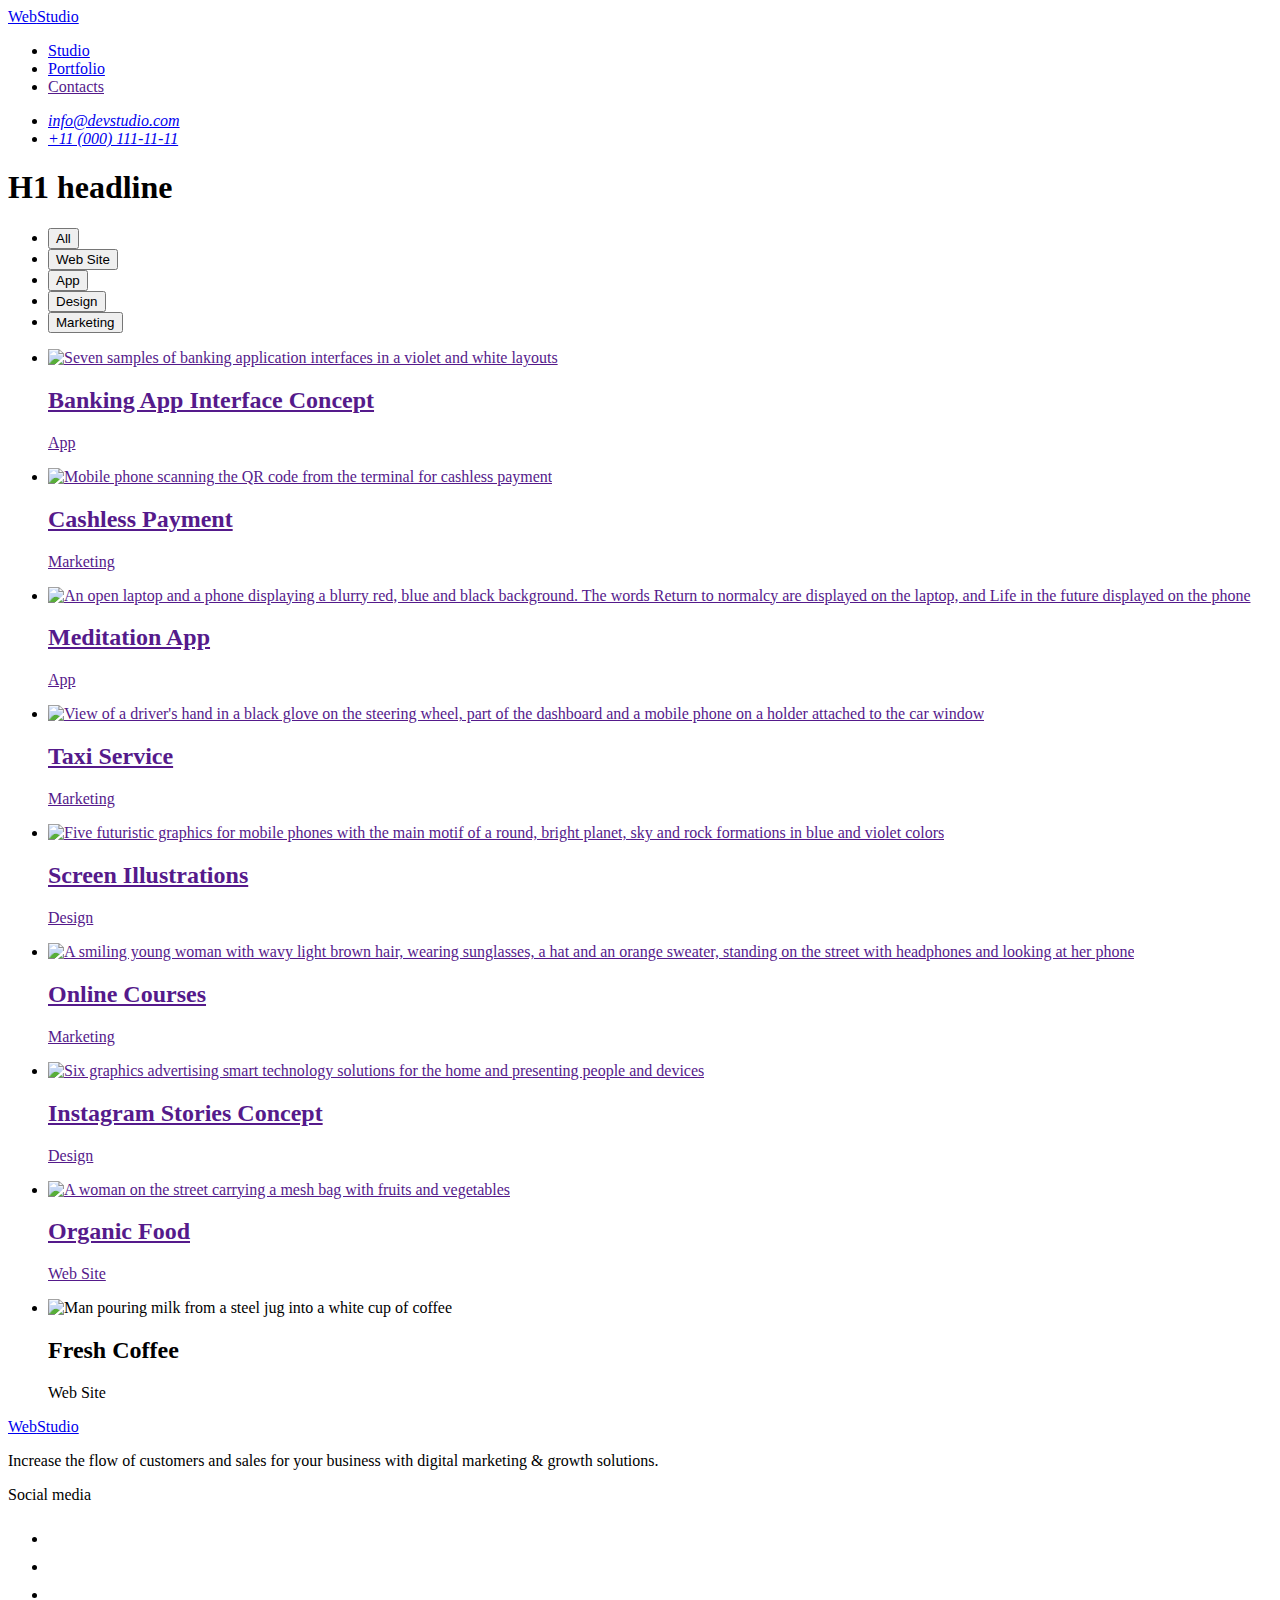
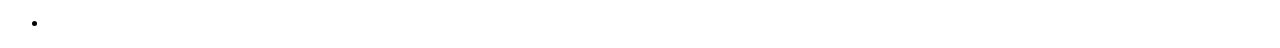
==== portfolio.html @ 2d791db5 "praca domowa hm4" ====
<!DOCTYPE html>
<html lang="en">
  <head>
    <meta charset="UTF-8" />
    <meta http-equiv="X-UA-Compatible" content="IE=edge">
    <meta name="viewport" content="width=device-width, initial-scale=1.0">
    <title>WebStudio</title>
    
    <link rel="preconnect" href="https://fonts.googleapis.com">
    <link rel="preconnect" href="https://fonts.gstatic.com" crossorigin>
    <link rel="preconnect" href="https://fonts.googleapis.com">
<link rel="preconnect" href="https://fonts.gstatic.com" crossorigin>
<link href="https://fonts.googleapis.com/css2?family=Raleway:wght@800&family=Roboto:wght@400;500;700;900&display=swap" rel="stylesheet">

<link rel="stylesheet" href="https://cdnjs.cloudflare.com/ajax/libs/modern-normalize/2.0.0/modern-normalize.min.css" integrity="sha512-4xo8blKMVCiXpTaLzQSLSw3KFOVPWhm/TRtuPVc4WG6kUgjH6J03IBuG7JZPkcWMxJ5huwaBpOpnwYElP/m6wg==" crossorigin="anonymous" referrerpolicy="no-referrer" />
<link rel="stylesheet" href="./css/styles.css" />
 </head>

  <body>
    <header class="header">
      <div class="container page-header"> 
      <nav class="menu"> 
        <a class="logo link" href="./index.html">Web<span class="span-logo-header">Studio</span></a>
        <ul class="list">
          <li><a class="menu-link link" href="./index.html">Studio</a></li>
          <li><a class="menu-link link" href="./portfolio.html">Portfolio</a></li>
          <li><a class="menu-link link" href="">Contacts</a></li>
        </ul>
        </nav>

  
      <address class="address-section"> 
        <ul class="list">
        <li><a class="address-link link" href="mailto:info@devstudio.com">info@devstudio.com</a>
        </li>
        <li><a class="address-link link" href="tel:+110001111111">+11 (000) 111-11-11</a>
        </li>
      </ul>
      </address>
     </div>
    </header>

 <main> 
    <section class="portfolio-section">
      <div class="container"> 

        <h1 class="visually-hidden"> H1 headline</h1>
        <ul class="portfolio-filters list">
            <li> <button type="button" class="filter-button">All </button> </li>
            <li> <button type="button" class="filter-button">Web Site</button></li>
            <li> <button type="button" class="filter-button">App</button></li>
            <li> <button type="button" class="filter-button">Design</button></li>
            <li> <button type="button" class="filter-button">Marketing</button></li>
        </ul>
 

      <ul class="list porftolio-results">
        <li class="portfolio-single-card"> 
            <a class="link" href="">
             <img src="./images/banking-app-interfaces-app.jpeg"
            alt="Seven samples of banking application interfaces in a violet and white layouts"
            width="360"
            height="300">
            <div class="card-footer-wraper"> 
             <h2 class="project-headline">Banking App Interface Concept</h2>
             <p class="project-category">App</p>
            </div>
           </a>
        </li> 
        <li class="portfolio-single-card"> 
            <a class="link" href="">
             <img src="./images/cashless-payment-marketing.jpeg"
            alt="Mobile phone scanning the QR code from the terminal for cashless payment"
            width="360"
            height="300">
            <div class="card-footer-wraper"> 
             <h2 class="project-headline">Cashless Payment</h2>
             <p class="project-category">Marketing</p>
            </div>
            </a>
        </li>
        <li class="portfolio-single-card">
           <a class="link" href="">
             <img src="./images/meditation-app-app.jpeg"
            alt="An open laptop and a phone displaying a blurry red, blue and black background. The words Return to normalcy are displayed on the laptop, and Life in the future displayed on the phone"
            width="360"
            height="300">
            <div class="card-footer-wraper"> 
             <h2 class="project-headline">Meditation App</h2>
             <p class="project-category">App</p>
            </div>
            </a>
        </li>
        
        <li class="portfolio-single-card">
            <a class="link" href=""> 
             <img src="./images/taxi-service-marketing.jpeg"
            alt="View of a driver's hand in a black glove on the steering wheel, part of the dashboard and a mobile phone on a holder attached to the car window"
            width="360"
            height="300">
            <div class="card-footer-wraper"> 
             <h2 class="project-headline">Taxi Service</h2>
             <p class="project-category">Marketing</p>
            </div>
            </a>
        </li>
        
        <li class="portfolio-single-card">
            <a class="link" href=""> 
             <img src="./images/screen-illustrations-design.jpeg"
            alt="Five futuristic graphics for mobile phones with the main motif of a round, bright planet, sky and rock formations in blue and violet colors"
            width="360"
            height="300">
            <div class="card-footer-wraper"> 
             <h2 class="project-headline">Screen Illustrations</h2>
             <p class="project-category">Design</p>
             </div>
            
            </a>
        </li>
        
        <li class="portfolio-single-card">
            <a class="link" href=""> 
             <img src="./images/online-courses-marketing.jpeg"
            alt="A smiling young woman with wavy light brown hair, wearing sunglasses, a hat and an orange sweater, standing on the street with headphones and looking at her phone"
            width="360"
            height="300">
            <div class="card-footer-wraper"> 
             <h2 class="project-headline">Online Courses</h2>
             <p class="project-category">Marketing</p>
            </div>
            </a>
        </li>
        
        <li class="portfolio-single-card">
            <a class="link" href=""> 
             <img src="./images/instagram-stories-design.jpeg"
            alt="
            Six graphics advertising smart technology solutions for the home and presenting people and devices"
            width="360"
            height="300">
            <div class="card-footer-wraper">
             <h2 class="project-headline">Instagram Stories Concept</h2>
             <p class="project-category">Design</p>
            </div>
             </a>
        </li>
        
        
        <li class="portfolio-single-card">
            <a class="link" href=""> 
             <img src="./images/organic-food-website.jpeg"
            alt="A woman on the street carrying a mesh bag with fruits and vegetables"
            width="360"
            height="300">
            <div class="card-footer-wraper"> 
             <h2 class="project-headline">Organic Food</h2>
             <p class="project-category">Web Site</p>
            </div>
            </a>
        </li>
        
        <li class="portfolio-single-card">
            <a class="link"> 
             <img src="./images/fresh-coffee-website.jpeg"
            alt="Man pouring milk from a steel jug into a white cup of coffee"
            width="360"
            height="300"> 
            <div class="card-footer-wraper"> 
             <h2 class="project-headline">Fresh Coffee</h2>
             <p class="project-category">Web Site</p>
            </div>
            </a>
        </li>
       </ul>
      </div>
     </section>
   </main>

  <footer class="footer-settings section">
  <div class="fotter-main-container"> 
    <div class="container footer-subcontainer"> 
    <a class="logo-footer link" href="./index.html">Web<span class="span-logo-footer">Studio</span></a>
    <p class="footer-text">Increase the flow of customers and 
      sales for your business with digital 
      marketing & growth solutions. </p>
    </div>

        <div class="container">
        <p class="social-media-paragraph">Social media</p>
        <div class="social-icons-wrapper"> 
                <ul class="social-icon-list-footer"> 
                  <li class="social-icon"> 
                    <a class="social-media-link-footer" href=""> <svg width="24" height="24"> <use href="./images/icons.svg#icon-instagram"></use></svg></a>
                  </li>
                  <li class="social-icon"> <a class="social-media-link-footer" href="">
            <svg
             width="24" height="24"> <use href="./images/icons.svg#icon-twitter"></use></svg></a></li>
             <li class="social-icon"> <a class="social-media-link-footer" href="">
             <svg
             width="24" height="24"> <use href="./images/icons.svg#icon-facebook"></use></svg></a>
             </li>
             <li class="social-icon"> 
              <a class="social-media-link-footer" href="">
             <svg
             width="24" height="24"><use href="./images/icons.svg#icon-linkedin"></use></svg></a>
            </li> 
          </ul> 
    </div>
  </div>
  </footer>
</body>
</html>
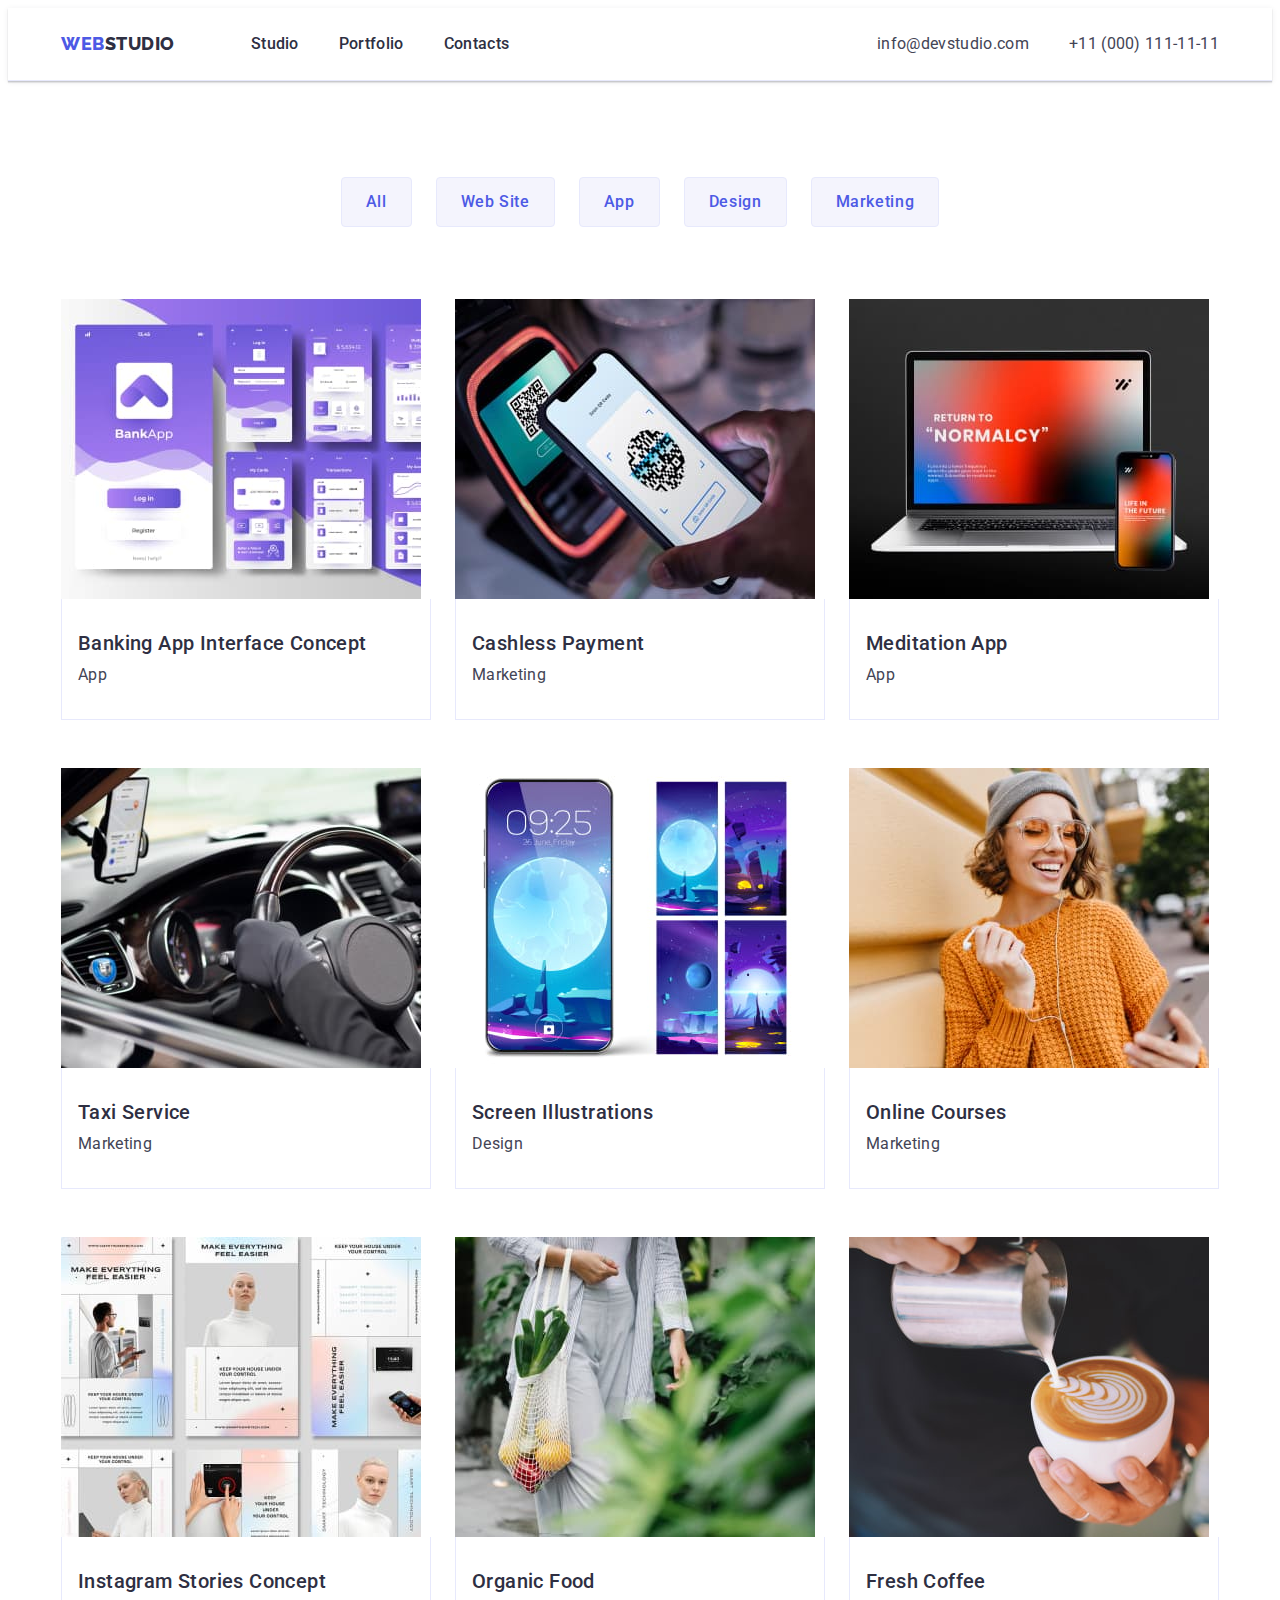
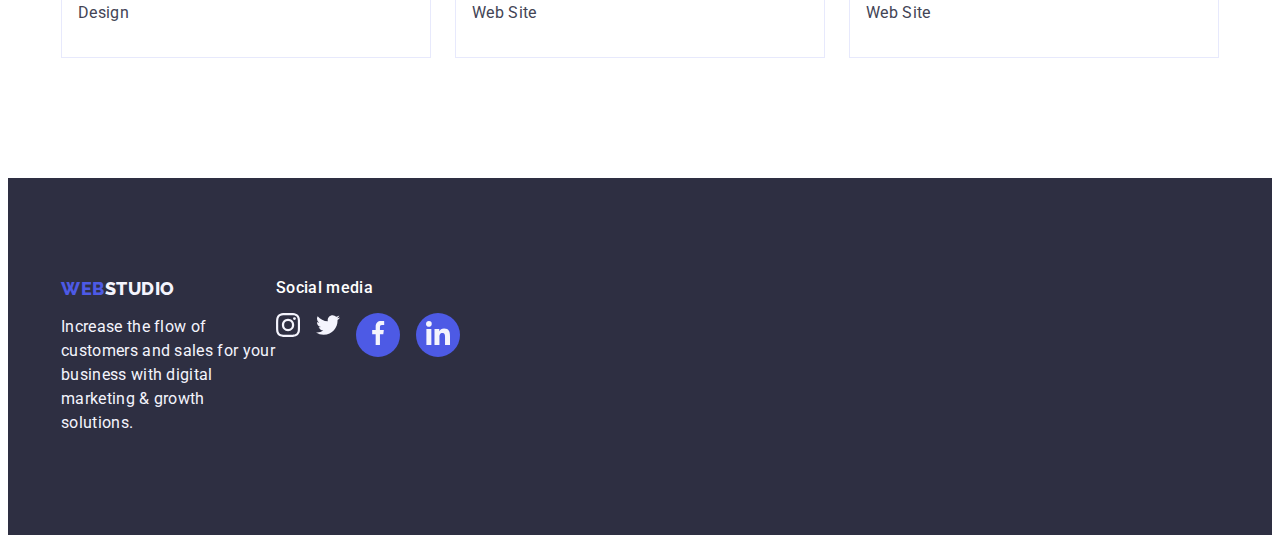
==== commit 40939b22: "portfolio - changes in footer" ====
--- a/portfolio.html
+++ b/portfolio.html
@@ -178,36 +178,37 @@
    </main>
 
   <footer class="footer-settings section">
-  <div class="fotter-main-container"> 
-    <div class="container footer-subcontainer"> 
-    <a class="logo-footer link" href="./index.html">Web<span class="span-logo-footer">Studio</span></a>
-    <p class="footer-text">Increase the flow of customers and 
-      sales for your business with digital 
-      marketing & growth solutions. </p>
-    </div>
-
-        <div class="container">
+    <div class="container fotter-main-container">
+      <div class="footer-subcontainer"> 
+        
+      <a class="logo-footer link" href="./index.html">Web<span class="span-logo-footer">Studio</span></a>
+    
+      <p class="footer-text">Increase the flow of customers and 
+        sales for your business with digital 
+        marketing & growth solutions. </p>
+      </div>
+
+     <div class="footer-social-container">
         <p class="social-media-paragraph">Social media</p>
-        <div class="social-icons-wrapper"> 
-                <ul class="social-icon-list-footer"> 
-                  <li class="social-icon"> 
-                    <a class="social-media-link-footer" href=""> <svg width="24" height="24"> <use href="./images/icons.svg#icon-instagram"></use></svg></a>
-                  </li>
-                  <li class="social-icon"> <a class="social-media-link-footer" href="">
-            <svg
+        <ul class="social-icon-list-footer"> 
+            <li class="social-icon-footer"> 
+                <a class="social-link" href=""> <svg class="svg-social-icon" width="24" height="24"> <use href="./images/icons.svg#icon-instagram"></use></svg></a>
+             </li>
+            <li class="social-icon-footer"> <a class="social-link" href="">
+            <svg class="svg-social-icon" 
              width="24" height="24"> <use href="./images/icons.svg#icon-twitter"></use></svg></a></li>
-             <li class="social-icon"> <a class="social-media-link-footer" href="">
-             <svg
+             <li class="social-icon"> <a class="social-link" href="">
+             <svg class="svg-social-icon" 
              width="24" height="24"> <use href="./images/icons.svg#icon-facebook"></use></svg></a>
              </li>
              <li class="social-icon"> 
-              <a class="social-media-link-footer" href="">
-             <svg
+              <a class="social-link" href="">
+             <svg class="svg-social-icon"
              width="24" height="24"><use href="./images/icons.svg#icon-linkedin"></use></svg></a>
             </li> 
-          </ul> 
+          </ul>    
+      </div>
     </div>
-  </div>
-  </footer>
+    </footer>
 </body>
 </html>--- a/css/styles.css
+++ b/css/styles.css
@@ -0,0 +1,411 @@
+
+body {color: var(--body-text-color);
+  background-color: var(--main-background);
+  font-family: "Roboto", sans-serif;}
+
+  :root {
+    --light-brand-color: #4D5AE5;
+    --dark-brand-color: #2E2F42;
+    --body-text-color: #434455;
+    --main-background: #ffffff;
+    --secondary-background: #F4F4FD; 
+    --light-accent: #E7E9FC;
+    --pressed-state-color: #404BBF;
+    --customer-logo-color: #8E8F99;
+    --hover-social-color: #31D0AA;}
+
+h1,
+h2,
+h3,
+h4,
+h5,
+h6,
+p {
+  margin: 0;
+}
+
+img {
+  display: block;
+  max-width: 100%;
+  height: auto;
+}
+
+button {
+  cursor: pointer;
+  border: none;
+  border-radius: 4px;
+}
+.container {width: 1158px;
+  margin: 0 auto;
+  padding: 0 15px;
+}
+.section {padding-top: 120px;
+padding-bottom: 120px;}
+
+.section-what-img {padding-top: 0;}
+
+.header {border-bottom: 1px solid #E7E9FC;
+padding: 24px 0;
+box-shadow: 0px 1px 6px 0px rgba(46, 47, 66, 0.08), 0px 1px 1px 0px rgba(46, 47, 66, 0.16), 0px 2px 1px 0px rgba(46, 47, 66, 0.08);
+}
+
+.page-header {display: flex;
+  align-items: center ;
+}
+
+  .logo {font-family: "Raleway", sans-serif;
+  font-weight: 800;
+font-size: 18px;
+line-height: 1.17;
+letter-spacing: 0.03em;
+text-transform: uppercase;
+color: var(--light-brand-color);
+margin-right: 76px;
+}
+
+.link {text-decoration: none;}
+.portfolio-section {padding-top: 96px;
+  padding-bottom: 120px;}
+
+.span-logo-header {color: var(--dark-brand-color);}
+
+
+  .menu {text-decoration: none;
+  color: var(--dark-brand-color);
+display: flex;
+align-items: center;}
+
+/*.menu-wraper li {margin-left:40px;
+}*/
+
+  .list {list-style: none;
+  margin: 0;
+  padding-left: 0;
+  display: flex;
+  gap: 40px;
+}
+
+.menu-link {font-weight: 500; 
+  font-size: 16px; 
+  line-height: 1.5; 
+  letter-spacing: 0.02em; 
+  color: var(--dark-brand-color);
+  padding-top: 24px;
+  padding-bottom: 24px;
+}
+
+  .menu-link:hover,
+  .menu-link:focus {color: var(--pressed-state-color);}
+
+
+
+.address-section {font-style: normal;
+margin-left: auto;}
+.address-list {list-style: none;}
+
+.address-link {font-size: 16px; 
+  line-height: 1.5; 
+  letter-spacing: 0.02em; 
+  color: var(--body-text-color);
+  margin-right: 0px;
+}
+
+.link {text-decoration: none;}
+
+.address-link:hover, 
+.address-link:focus {color: var(--pressed-state-color);} 
+
+ .hero-baner {color: var(--main-background);
+  padding-top: 188px;
+  padding-bottom: 188px;
+  text-align: center;
+  max-width: 1440px;
+  background-image: linear-gradient(
+  rgba(46, 47, 66, 0.7),
+  rgba(46, 47, 66, 0.7)),
+  url("../images/hero-baner-photo.jpg");}
+
+/*.hero-baner-wraper {
+display: flex;
+flex-direction: column;
+align-items: center;
+mentor odradza;
+}*/
+
+  .baner-heading {font-size: 56px;
+  line-height: 1.07;
+  letter-spacing: 0.02em;
+text-align: center;
+color: #ffffff;
+ max-width: 496px;
+ margin: 0 auto;
+margin-bottom: 48px;
+}
+
+  .baner-button {background-color: var(--light-brand-color); 
+    color: #ffffff;
+   cursor: pointer;
+  font-family: "Roboto", sans-serif;
+display: block;
+font-size: 16px;
+font-weight: 500;
+line-height: 1.5;
+letter-spacing: 0.04em;
+min-width: 169px;
+padding-top: 16px;
+padding-bottom: 16px;
+height: 56px;
+margin: 0 auto;
+
+}
+
+.baner-button:hover, 
+.baner-button:focus {background-color: var(--pressed-state-color);}
+
+.visually-hidden {
+    position: absolute;
+    width: 1px;
+    height: 1px;
+    margin: -1px;
+    border: 0;
+    padding: 0;
+    white-space: nowrap;
+    clip-path: inset(100%);
+    clip: rect(0 0 0 0);
+    overflow: hidden;
+  }
+
+.service-description-list {
+  display: flex;
+  gap: 24px;
+}
+.service-description-list-item {
+  flex-basis: calc((100% - 72px) /4);}
+
+  .list-header {color: var(--dark-brand-color); 
+    font-weight: 500; 
+    font-size: 20px; 
+    line-height: 1.2; 
+    letter-spacing: 0.02em;
+    margin-bottom: 8px;
+  }
+
+  .paragraph-text {color: var(--body-text-color); 
+    font-size: 16px; 
+    line-height: 1.5; 
+    letter-spacing: 0.02em;}
+
+.section-headline {font-size: 36px; 
+  line-height: 1.11; 
+  text-align: center;
+  letter-spacing: 0.02em; 
+  text-transform: capitalize; 
+  color: var(--dark-brand-color);
+  margin-bottom: 72px;
+}
+
+ .service-img-list {display: flex;
+gap: 24px;
+}
+
+.img-item {flex-basis: calc((100% - 48px ) / 3);}
+.our-team-section {background-color: var(--secondary-background);}
+
+.card-set {
+ align-items: center;
+  gap: 24px;
+}
+ 
+
+.team-member-card {background-color: var(--main-background);
+  display: flex;
+  flex-direction: column;
+  flex-basis: calc((100% - 72px) / 4);
+  border-bottom-left-radius: 4px;
+  border-bottom-right-radius: 4px;
+  box-shadow: 0px 2px 1px 0px rgba(46, 47, 66, 0.08), 0px 1px 1px 0px rgba(46, 47, 66, 0.16), 0px 1px 6px 0px rgba(46, 47, 66, 0.08);
+}
+
+.card-footer {
+text-align: center;
+padding-top: 32px;
+padding-bottom: 32px;
+}
+
+  .team-member-name {color: var(--dark-brand-color); font-weight: 500; font-size: 20px; line-height: 1.2; letter-spacing:0.02em;}
+
+  .team-member-role {color: var(--body-text-color); font-size: 16px; line-height: 1.5; letter-spacing: 0.02em;}
+ 
+
+  .footer-settings {background-color: var(--dark-brand-color);
+padding: 100px 0;}
+
+.fotter-main-container {display: flex;
+}
+
+
+.logo-footer {font-family: "Raleway", sans-serif;
+font-weight: 800;
+font-size: 18px;
+line-height: 1.17;
+letter-spacing: 0.03em;
+text-transform: uppercase;
+color: var(--light-brand-color);
+margin-bottom: 16px;
+display: inline-block;}
+
+.span-logo-footer {color: var(--secondary-background);}
+
+.footer-text {color: var(--secondary-background); 
+font-size: 16px;
+line-height: 1.5; 
+letter-spacing: 0.02em;
+max-width: 264px;
+}
+
+.social-media-paragraph {
+  font-style: "Roboto", sans-serif; 
+  font-weight: 500;
+  font-size: 16px; color:  #ffffff;
+  letter-spacing: 0.02em;
+ }
+
+.social-icon-list-footer {
+  display: flex;
+  justify-items: flex-start;
+  padding: 0;
+  gap: 16px;
+  list-style: none;
+}
+
+.portfolio-filters {list-style: none;
+display: flex;
+justify-content: center;
+gap: 24px;
+margin-bottom: 72px;
+}
+
+.porftolio-results {display: flex;
+flex-wrap: wrap;
+row-gap: 48px;
+column-gap: 24px;
+}
+
+.portfolio-single-card {
+  flex-basis: calc((100% - 48px) / 3);
+}
+
+  .portfolio-single-card:hover,
+  .portfolio-single-card:focus {box-shadow: 0px 1px 6px rgba(46, 47, 66, 0.08), 0px 1px 1px rgba(46, 47, 66, 0.16), 0px 2px 1px rgba(46, 47, 66, 0.08);}
+
+
+.card-footer-wraper {border-left: 1px solid #E7E9FC;
+border-bottom: 1px solid #E7E9FC;
+border-right: 1px solid #E7E9FC;
+border-top: none;
+padding: 32px 16px;}
+
+.filter-button {font-family: "Roboto", sans-serif;
+font-weight: 500;
+font-size: 16px;
+line-height: 1.5;
+letter-spacing: 0.04em;
+color: var(--light-brand-color);
+background-color: var(--secondary-background);
+padding: 12px 24px;
+border: 1px solid var(--light-accent);}
+
+
+.filter-button:hover, 
+.filter-button:focus {color: var(--main-background); 
+  background-color: var(--pressed-state-color); 
+  border-color: transparent;
+  cursor: pointer;
+box-shadow: 0px 2px 2px 0px rgba(0, 0, 0, 0.12), 0px 2px 1px 0px rgba(0, 0, 0, 0.08), 0px 3px 1px 0px rgba(0, 0, 0, 0.10);}
+
+
+.project-headline {color: var(--dark-brand-color); 
+  font-size: 20px; 
+  font-weight: 500; 
+  line-height: 1.2; 
+  letter-spacing: 0.02em;
+ margin-bottom: 8px;
+}
+
+
+.project-category {color: var(--body-text-color); 
+  font-size: 16px; 
+  line-height: 1.5; 
+  letter-spacing: 0.02em;
+}
+
+.our-service-icon-container { width: 264px; height: 112px;
+background-color: var(--secondary-background);
+display: flex;
+justify-content: center;
+padding: 25px 100px 25px 100px;
+margin-bottom: 8px;}
+
+.social-icon-list {display: flex;
+justify-content: center;
+align-items: center;
+gap: 24px;
+list-style: none;
+margin-bottom: 32px;
+padding-left: 0;
+}
+
+.social-icon {
+  background-color: var(--light-brand-color);
+ width: 44px;
+ height: 44px;  
+ border-radius: 50%;
+  display: flex;
+  align-items: center;
+  justify-content: center;
+  color: var(--secondary-background);
+}
+
+.social-icon:hover,
+.social-icon:focus {background-color: var(--hover-social-color);}
+
+
+.customers-button {display:flex;
+}
+
+/*.customer-logo {width: 168px; height: 88px;
+  border: 1px solid var(--customer-logo-color);
+border-radius: 4px;
+padding: 16px 32px;} do rozgryzienia ponizej z hoverem*/
+
+.customers-link {
+display: flex;
+justify-items: center;
+align-items: center;
+border: 1px solid var(--customer-logo-color);
+border-radius: 4px;
+padding: 16px 32px;
+padding: 16px 32px;
+color: var(--customer-logo-color);
+}
+
+.customers-link > svg {
+fill: currentColor;
+display: block;
+width: 100%;
+height: 100%;
+}
+
+.customers-link:hover,
+.customers-link:focus {border-color: var(--pressed-state-color);
+color: var(--pressed-state-color);}
+
+
+/*.customers-icon {color: var(--pressed-state-color);}*/
+/*.customers-icon {fill: currentColor;}*/
+
+.footer-social-container {
+
+  width: 100%;
+  height: 100%;
+}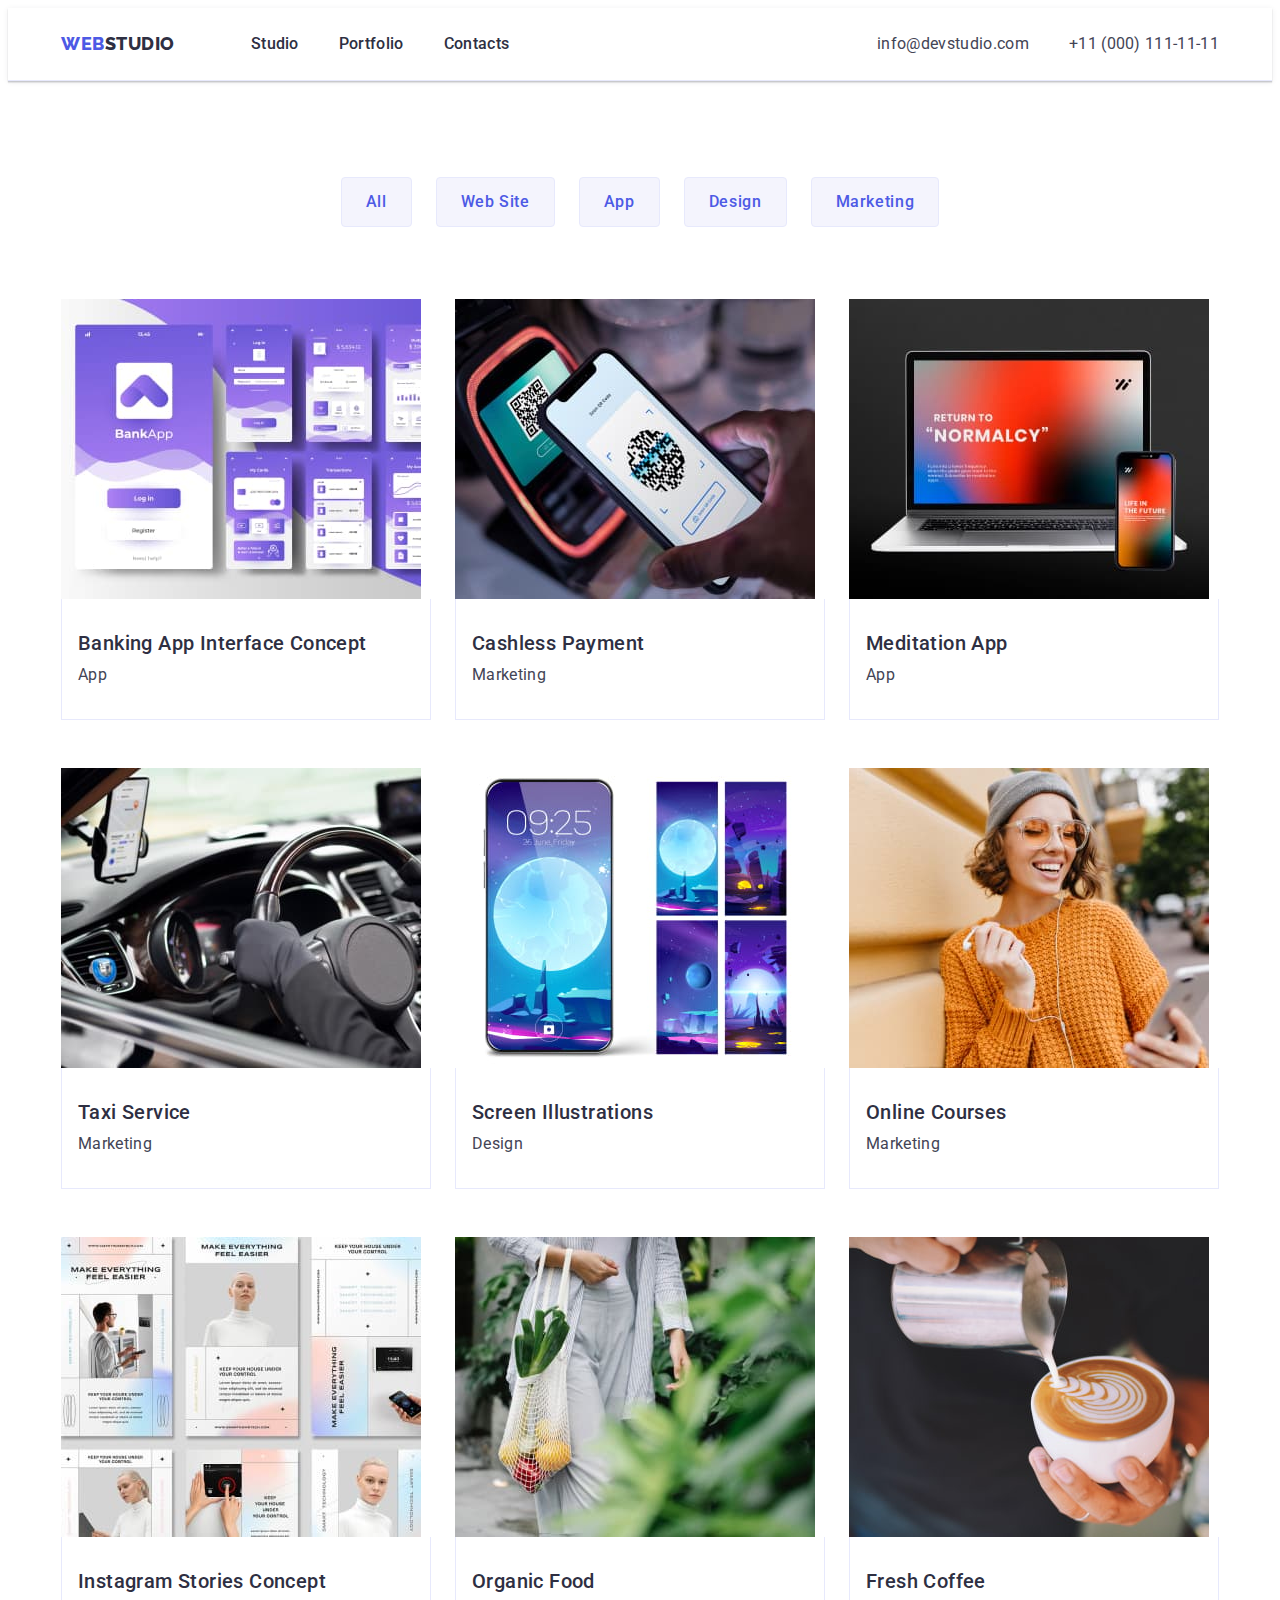
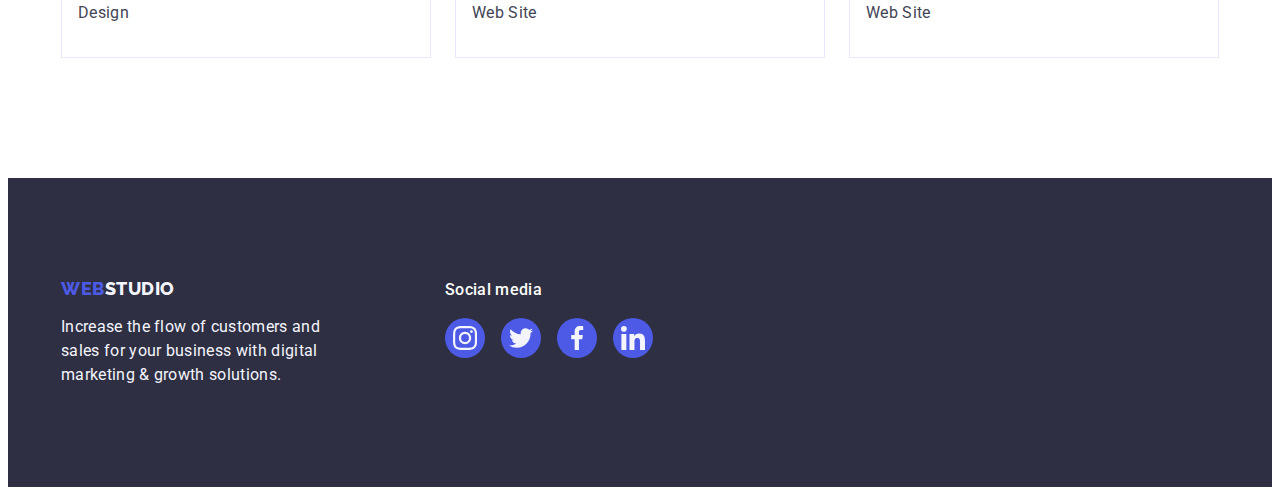
==== commit e2e78c79: "corrections" ====
--- a/portfolio.html
+++ b/portfolio.html
@@ -56,7 +56,7 @@
 
       <ul class="list porftolio-results">
         <li class="portfolio-single-card"> 
-            <a class="link" href="">
+            <a class="link portfolio-link" href="">
              <img src="./images/banking-app-interfaces-app.jpeg"
             alt="Seven samples of banking application interfaces in a violet and white layouts"
             width="360"
@@ -68,7 +68,7 @@
            </a>
         </li> 
         <li class="portfolio-single-card"> 
-            <a class="link" href="">
+            <a class="link portfolio-link" href="">
              <img src="./images/cashless-payment-marketing.jpeg"
             alt="Mobile phone scanning the QR code from the terminal for cashless payment"
             width="360"
@@ -80,7 +80,7 @@
             </a>
         </li>
         <li class="portfolio-single-card">
-           <a class="link" href="">
+           <a class="link portfolio-link" href="">
              <img src="./images/meditation-app-app.jpeg"
             alt="An open laptop and a phone displaying a blurry red, blue and black background. The words Return to normalcy are displayed on the laptop, and Life in the future displayed on the phone"
             width="360"
@@ -93,7 +93,7 @@
         </li>
         
         <li class="portfolio-single-card">
-            <a class="link" href=""> 
+            <a class="link portfolio-link" href=""> 
              <img src="./images/taxi-service-marketing.jpeg"
             alt="View of a driver's hand in a black glove on the steering wheel, part of the dashboard and a mobile phone on a holder attached to the car window"
             width="360"
@@ -106,7 +106,7 @@
         </li>
         
         <li class="portfolio-single-card">
-            <a class="link" href=""> 
+            <a class="link portfolio-link" href=""> 
              <img src="./images/screen-illustrations-design.jpeg"
             alt="Five futuristic graphics for mobile phones with the main motif of a round, bright planet, sky and rock formations in blue and violet colors"
             width="360"
@@ -120,7 +120,7 @@
         </li>
         
         <li class="portfolio-single-card">
-            <a class="link" href=""> 
+            <a class="link portfolio-link" href=""> 
              <img src="./images/online-courses-marketing.jpeg"
             alt="A smiling young woman with wavy light brown hair, wearing sunglasses, a hat and an orange sweater, standing on the street with headphones and looking at her phone"
             width="360"
@@ -133,7 +133,7 @@
         </li>
         
         <li class="portfolio-single-card">
-            <a class="link" href=""> 
+            <a class="link portfolio-link" href=""> 
              <img src="./images/instagram-stories-design.jpeg"
             alt="
             Six graphics advertising smart technology solutions for the home and presenting people and devices"
@@ -148,7 +148,7 @@
         
         
         <li class="portfolio-single-card">
-            <a class="link" href=""> 
+            <a class="link portfolio-link" href=""> 
              <img src="./images/organic-food-website.jpeg"
             alt="A woman on the street carrying a mesh bag with fruits and vegetables"
             width="360"
@@ -161,7 +161,7 @@
         </li>
         
         <li class="portfolio-single-card">
-            <a class="link"> 
+            <a class="link portfolio-link"> 
              <img src="./images/fresh-coffee-website.jpeg"
             alt="Man pouring milk from a steel jug into a white cup of coffee"
             width="360"
@@ -177,7 +177,7 @@
      </section>
    </main>
 
-  <footer class="footer-settings section">
+   <footer class="footer-settings section">
     <div class="container fotter-main-container">
       <div class="footer-subcontainer"> 
         
@@ -191,10 +191,10 @@
      <div class="footer-social-container">
         <p class="social-media-paragraph">Social media</p>
         <ul class="social-icon-list-footer"> 
-            <li class="social-icon-footer"> 
+            <li class="social-icon"> 
                 <a class="social-link" href=""> <svg class="svg-social-icon" width="24" height="24"> <use href="./images/icons.svg#icon-instagram"></use></svg></a>
              </li>
-            <li class="social-icon-footer"> <a class="social-link" href="">
+            <li class="social-icon"> <a class="social-link" href="">
             <svg class="svg-social-icon" 
              width="24" height="24"> <use href="./images/icons.svg#icon-twitter"></use></svg></a></li>
              <li class="social-icon"> <a class="social-link" href="">
--- a/css/styles.css
+++ b/css/styles.css
@@ -78,10 +78,11 @@
 /*.menu-wraper li {margin-left:40px;
 }*/
 
-  .list {list-style: none;
+  .list {
+  list-style: none;
+  display: flex;
   margin: 0;
   padding-left: 0;
-  display: flex;
   gap: 40px;
 }
 
@@ -123,7 +124,11 @@
   background-image: linear-gradient(
   rgba(46, 47, 66, 0.7),
   rgba(46, 47, 66, 0.7)),
-  url("../images/hero-baner-photo.jpg");}
+  url("../images/hero-baner-photo.jpg");
+ background-repeat: no-repeat;
+background-position: center;
+background-size: cover;
+}
 
 /*.hero-baner-wraper {
 display: flex;
@@ -193,7 +198,9 @@
   .paragraph-text {color: var(--body-text-color); 
     font-size: 16px; 
     line-height: 1.5; 
-    letter-spacing: 0.02em;}
+    letter-spacing: 0.02em;
+    margin-bottom: 8px;
+  }
 
 .section-headline {font-size: 36px; 
   line-height: 1.11; 
@@ -237,11 +244,14 @@
   .team-member-role {color: var(--body-text-color); font-size: 16px; line-height: 1.5; letter-spacing: 0.02em;}
  
 
-  .footer-settings {background-color: var(--dark-brand-color);
+  .footer-settings {
+    background-color: var(--dark-brand-color);
 padding: 100px 0;}
 
 .fotter-main-container {display: flex;
-}
+  align-items: baseline;
+}
+.footer-subcontainer {margin-right: 120px;}
 
 
 .logo-footer {font-family: "Raleway", sans-serif;
@@ -256,18 +266,25 @@
 
 .span-logo-footer {color: var(--secondary-background);}
 
+
+.footer-social-container {
+  width: 100%;
+  height: 100%;
+}
 .footer-text {color: var(--secondary-background); 
 font-size: 16px;
 line-height: 1.5; 
 letter-spacing: 0.02em;
-max-width: 264px;
+width: 264px;
 }
 
 .social-media-paragraph {
   font-style: "Roboto", sans-serif; 
   font-weight: 500;
-  font-size: 16px; color:  #ffffff;
+  font-size: 16px; color: var(--main-background);
   letter-spacing: 0.02em;
+  line-height: 1.5;
+  margin-bottom: 16px;
  }
 
 .social-icon-list-footer {
@@ -290,13 +307,17 @@
 row-gap: 48px;
 column-gap: 24px;
 }
-
+.portfolio-link {display: block;
+}
+
+.portfolio-link:hover,
+.portfolio-link:focus {box-shadow: 0px 1px 6px rgba(46, 47, 66, 0.08), 0px 1px 1px rgba(46, 47, 66, 0.16), 0px 2px 1px rgba(46, 47, 66, 0.08);}
 .portfolio-single-card {
   flex-basis: calc((100% - 48px) / 3);
 }
 
-  .portfolio-single-card:hover,
-  .portfolio-single-card:focus {box-shadow: 0px 1px 6px rgba(46, 47, 66, 0.08), 0px 1px 1px rgba(46, 47, 66, 0.16), 0px 2px 1px rgba(46, 47, 66, 0.08);}
+ /* .portfolio-single-card:hover,
+  .portfolio-single-card:focus {box-shadow: 0px 1px 6px rgba(46, 47, 66, 0.08), 0px 1px 1px rgba(46, 47, 66, 0.16), 0px 2px 1px rgba(46, 47, 66, 0.08);}*/
 
 
 .card-footer-wraper {border-left: 1px solid #E7E9FC;
@@ -339,49 +360,85 @@
   letter-spacing: 0.02em;
 }
 
-.our-service-icon-container { width: 264px; height: 112px;
+.our-service-icon-container {
+  width: 264px; 
+  height: 112px;
 background-color: var(--secondary-background);
 display: flex;
+align-items: center;
 justify-content: center;
 padding: 25px 100px 25px 100px;
-margin-bottom: 8px;}
+margin-bottom: 8px;
+border-radius: 4px;}
+
 
 .social-icon-list {display: flex;
 justify-content: center;
 align-items: center;
 gap: 24px;
 list-style: none;
-margin-bottom: 32px;
 padding-left: 0;
 }
 
 .social-icon {
+ width: 40px;
+ height: 40px;  
+ border-radius: 50%;
+  /*display: flex;
+  align-items: center;
+  justify-content: center;
+  color: var(--secondary-background);*/
+}
+
+.social-link {
+  width: 100%;
+  height: 100%;
+  color: var(--secondary-background);
   background-color: var(--light-brand-color);
- width: 44px;
- height: 44px;  
- border-radius: 50%;
+  border-radius: 50%;
   display: flex;
   align-items: center;
   justify-content: center;
+  max-height: 40px;}
+  
+.social-link:hover,
+.social-link:focus {background-color: var(--hover-social-color);}
+
+
+.social-icon-list-footer {display: flex;
+gap: 16px;
+}
+
+/*.social-icon-footer {
+background-color: var(--light-brand-color);
+ width: 40px;
+ height: 40px;  
+ border-radius: 50%;
+  /*display: flex;
+  align-items: center;
+  justify-content: center;
   color: var(--secondary-background);
-}
-
-.social-icon:hover,
-.social-icon:focus {background-color: var(--hover-social-color);}
-
-
-.customers-button {display:flex;
-}
-
-/*.customer-logo {width: 168px; height: 88px;
-  border: 1px solid var(--customer-logo-color);
-border-radius: 4px;
-padding: 16px 32px;} do rozgryzienia ponizej z hoverem*/
+*/
+
+.svg-social-icon {fill: #F4F4FD;
+max-height: 40px;
+max-width: 40px;}
+/* wg zalecen autosprawdzania border radius na svg??? - nie dziala! .svg-social-icon:hover,
+.social-media-link-footer:focus {background-color:#31D0AA;} */
+
+
+.customers-list {display: flex;
+gap: 24px;}
+.customers-button {width: calc((100% - 120px) / 6);
+  height: 88px;
+}
 
 .customers-link {
 display: flex;
-justify-items: center;
+justify-content: center;
 align-items: center;
+width: 100%;
+height: 100%;
 border: 1px solid var(--customer-logo-color);
 border-radius: 4px;
 padding: 16px 32px;
@@ -389,11 +446,9 @@
 color: var(--customer-logo-color);
 }
 
-.customers-link > svg {
+.customers-link > .customers-icon {
 fill: currentColor;
 display: block;
-width: 100%;
-height: 100%;
 }
 
 .customers-link:hover,
@@ -403,9 +458,3 @@
 
 /*.customers-icon {color: var(--pressed-state-color);}*/
 /*.customers-icon {fill: currentColor;}*/
-
-.footer-social-container {
-
-  width: 100%;
-  height: 100%;
-}